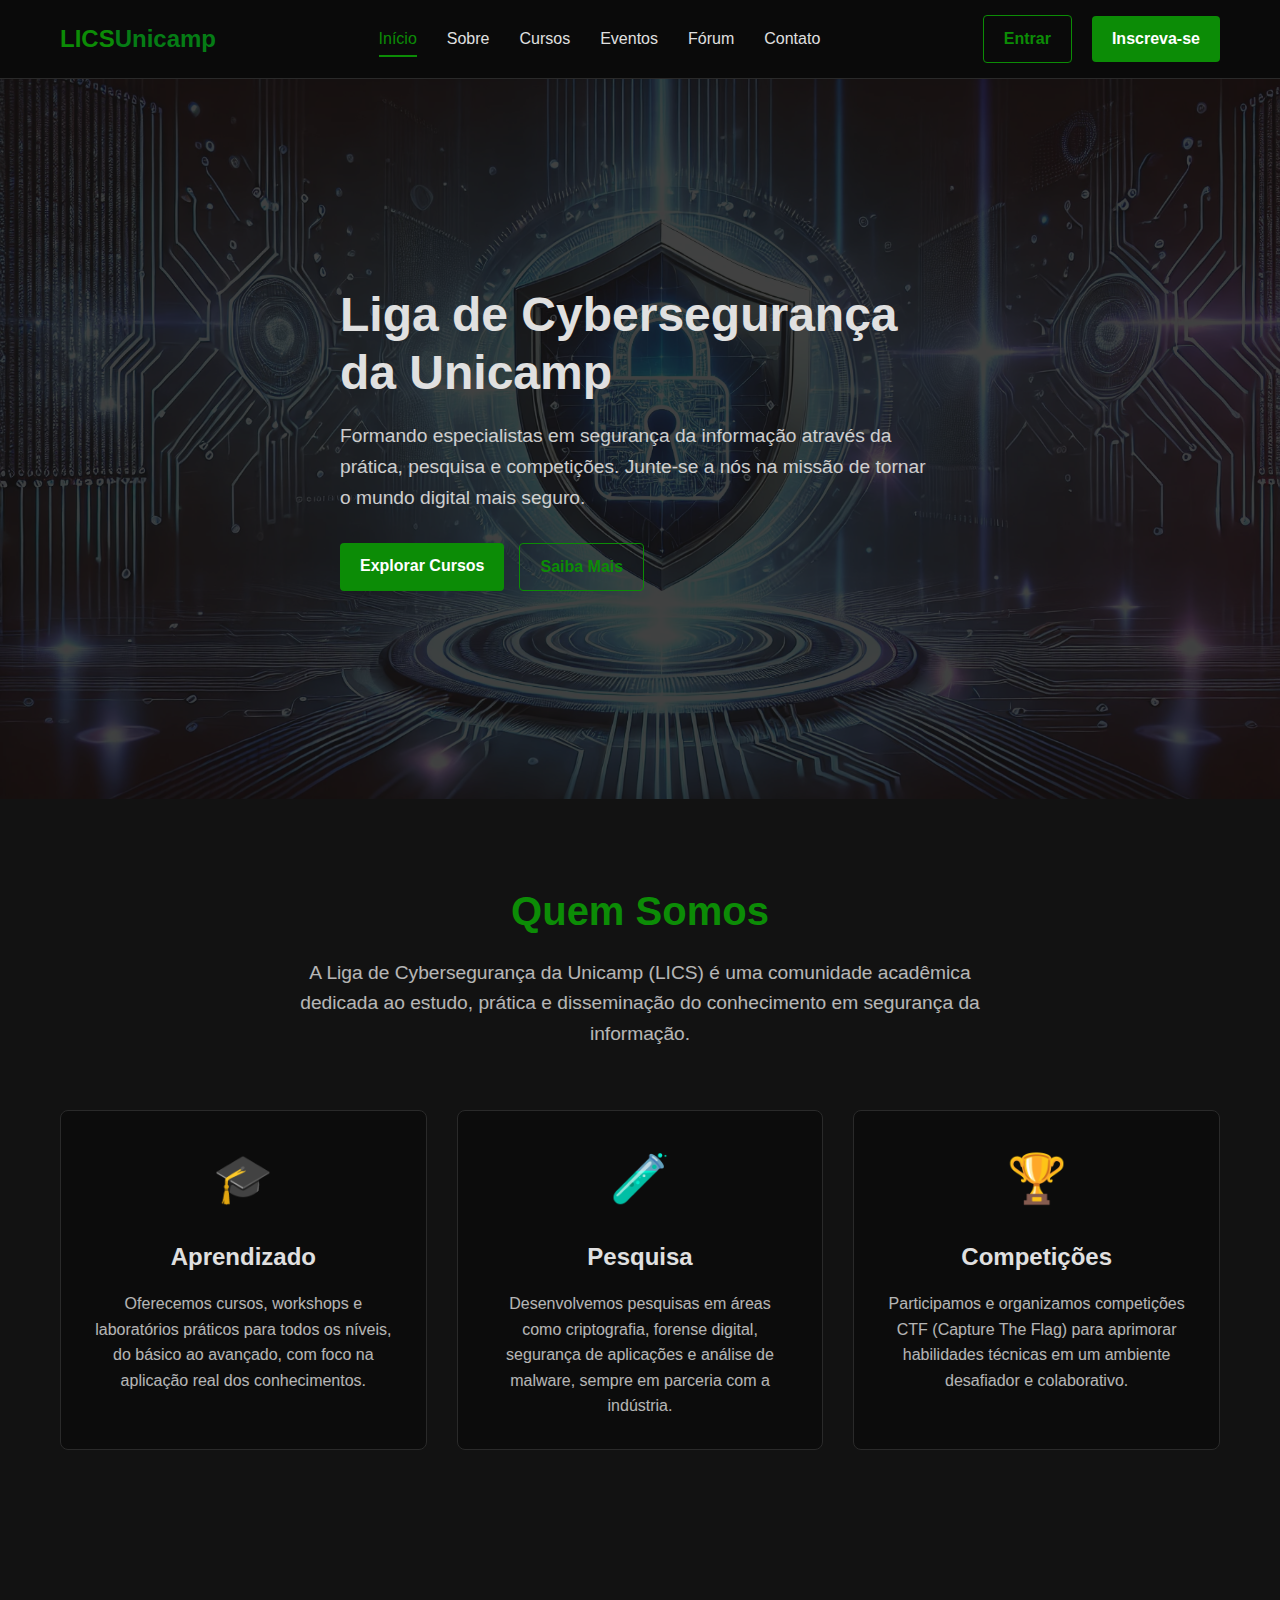
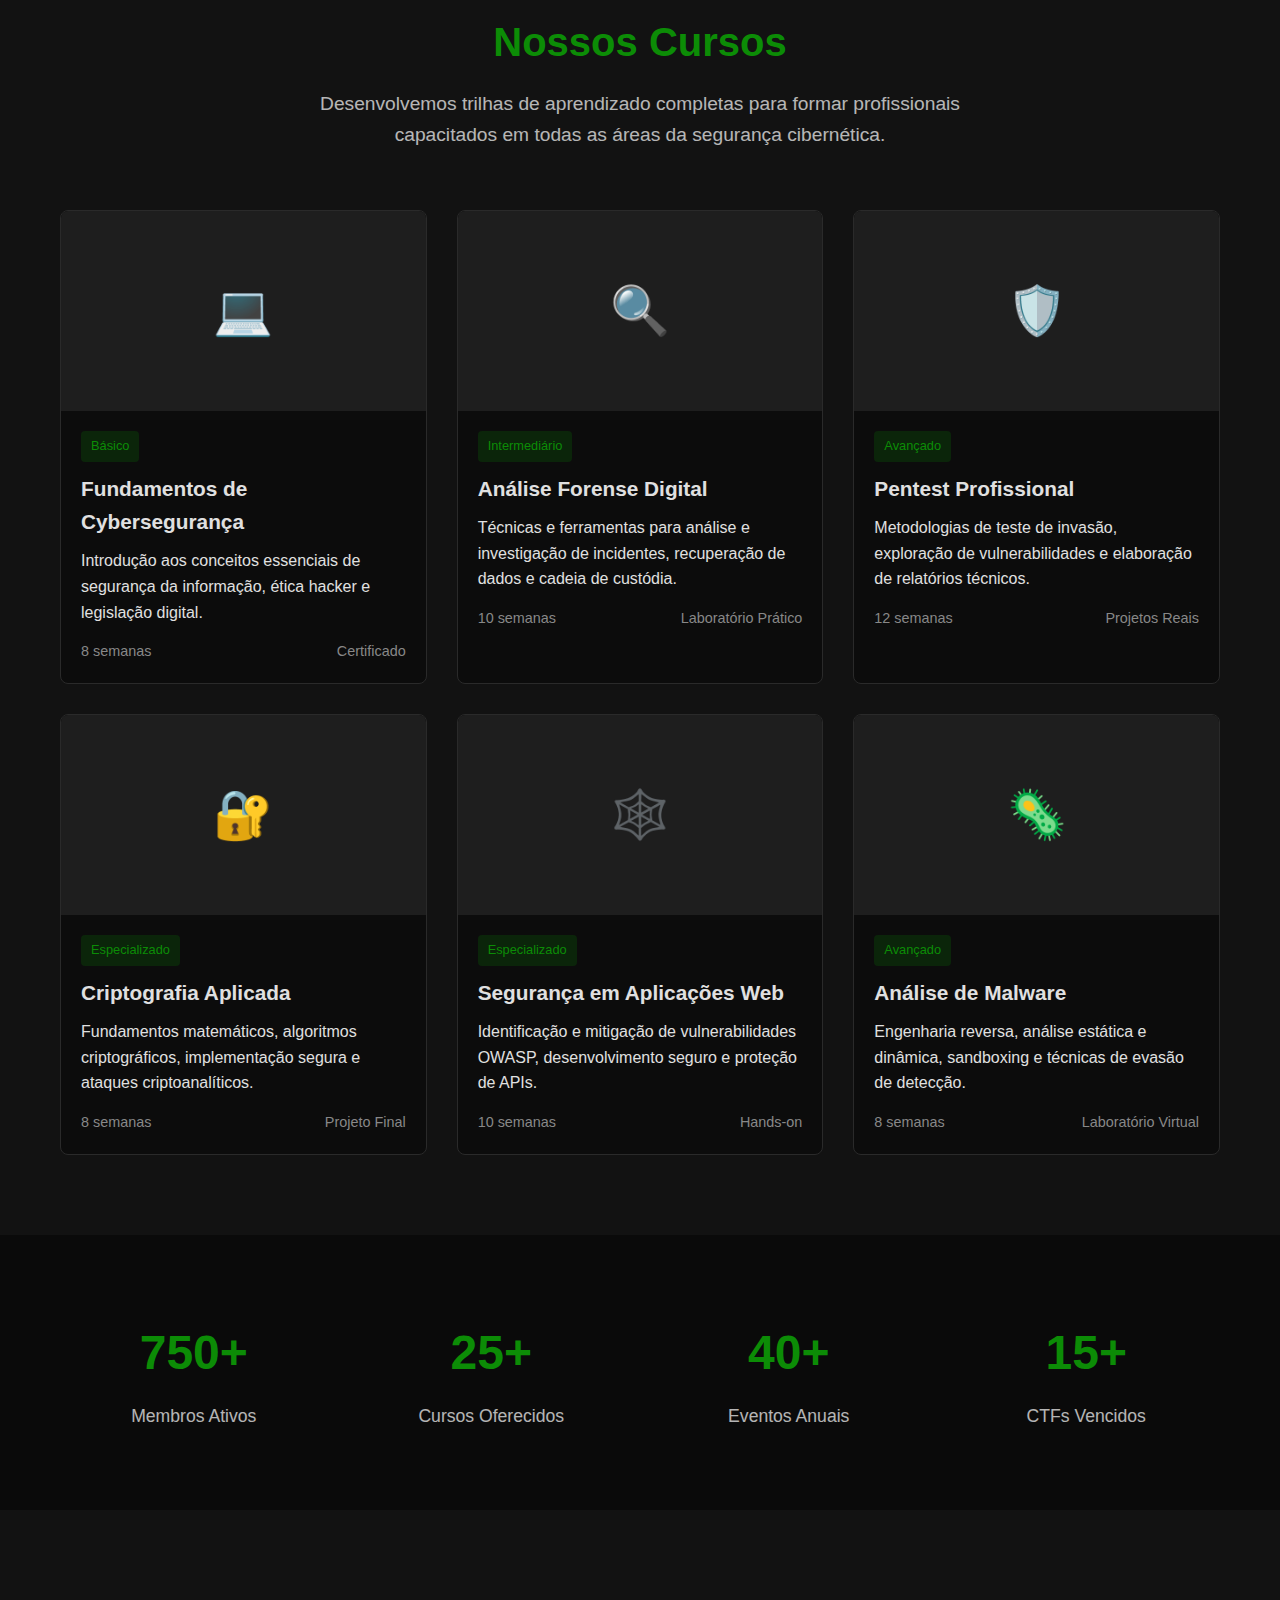
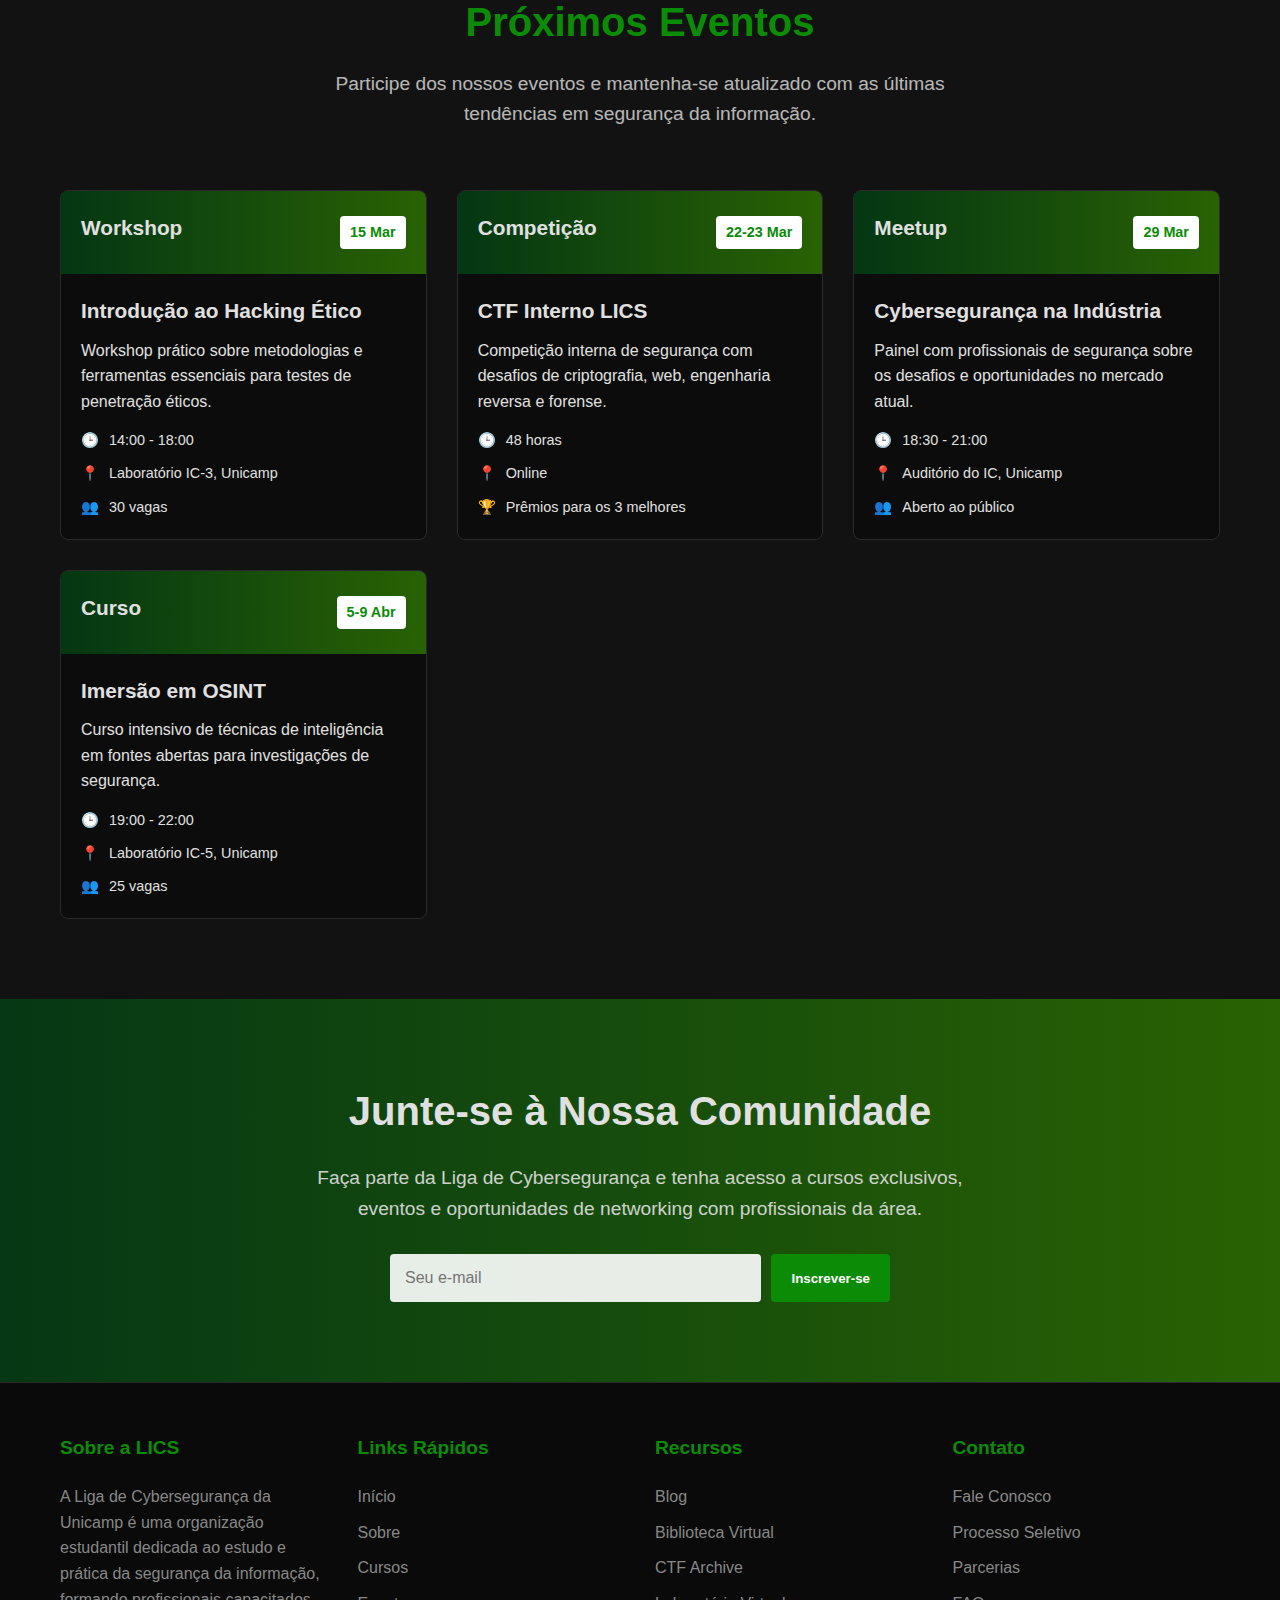
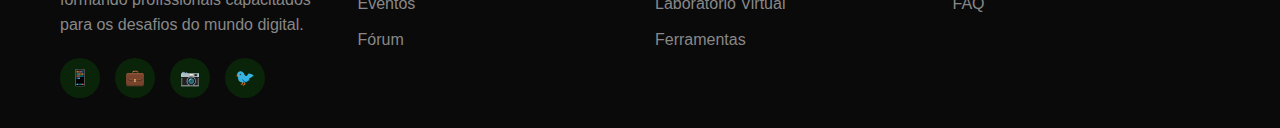
==== index.html @ 86e11f94 "ajeitando homepag e criando pagina para autenficação" ====
<!DOCTYPE html>
<html lang="pt-BR">

<head>
    <meta charset="UTF-8">
    <meta name="viewport" content="width=device-width, initial-scale=1.0">
    <title>LICS - Liga de Cybersegurança da Unicamp</title>
    <link rel="stylesheet" type="text/css" href="/css/index.css" />
   
</head>

<body>
    <header>
        <div class="container header-content">
            <div class="logo">
                <div class="logo-text">LICS<span>Unicamp</span></div>
            </div>

            <nav class="main-nav">
                <a href="#" class="nav-link active">Início</a>
                <a href="#sobre" class="nav-link">Sobre</a>
                <a href="#cursos" class="nav-link">Cursos</a>
                <a href="#eventos" class="nav-link">Eventos</a>
                <a href="#fórum" class="nav-link">Fórum</a>
                <a href="#contato" class="nav-link">Contato</a>
            </nav>

            <div class="user-nav">
                <a href="/page/lics-authentication.html" id="loginbtn" class="btn btn-outline">Entrar</a>
                <a href="/page/lics-authentication.html" id="registerbtn" class="btn">Inscreva-se</a>
            </div>
        </div>
    </header>

    <section class="hero">
        <div class="container">
            <div class="hero-content">
                <h1>Liga de Cybersegurança da Unicamp</h1>
                <p>Formando especialistas em segurança da informação através da prática, pesquisa e competições. Junte-se a nós na missão de tornar o mundo digital mais seguro.</p>
                <div class="hero-buttons">
                    <a href="#cursos" class="btn">Explorar Cursos</a>
                    <a href="#sobre" class="btn btn-outline">Saiba Mais</a>
                </div>
            </div>
        </div>
    </section>

    <section id="sobre" class="section">
        <div class="container">
            <div class="section-header">
                <h2 class="section-title">Quem Somos</h2>
                <p class="section-subtitle">A Liga de Cybersegurança da Unicamp (LICS) é uma comunidade acadêmica dedicada ao estudo, prática e disseminação do conhecimento em segurança da informação.</p>
            </div>

            <div class="about-grid">
                <div class="about-card">
                    <div class="about-icon">🎓</div>
                    <h3>Aprendizado</h3>
                    <p>Oferecemos cursos, workshops e laboratórios práticos para todos os níveis, do básico ao avançado, com foco na aplicação real dos conhecimentos.</p>
                </div>

                <div class="about-card">
                    <div class="about-icon">🧪</div>
                    <h3>Pesquisa</h3>
                    <p>Desenvolvemos pesquisas em áreas como criptografia, forense digital, segurança de aplicações e análise de malware, sempre em parceria com a indústria.</p>
                </div>

                <div class="about-card">
                    <div class="about-icon">🏆</div>
                    <h3>Competições</h3>
                    <p>Participamos e organizamos competições CTF (Capture The Flag) para aprimorar habilidades técnicas em um ambiente desafiador e colaborativo.</p>
                </div>
            </div>
        </div>
    </section>

    <section id="cursos" class="section">
        <div class="container">
            <div class="section-header">
                <h2 class="section-title">Nossos Cursos</h2>
                <p class="section-subtitle">Desenvolvemos trilhas de aprendizado completas para formar profissionais capacitados em todas as áreas da segurança cibernética.</p>
            </div>

            <div class="courses-container">
                <div class="course-card">
                    <div class="course-image">💻</div>
                    <div class="course-content">
                        <span class="course-badge">Básico</span>
                        <h3>Fundamentos de Cybersegurança</h3>
                        <p>Introdução aos conceitos essenciais de segurança da informação, ética hacker e legislação digital.</p>
                        <div class="course-info">
                            <span>8 semanas</span>
                            <span>Certificado</span>
                        </div>
                    </div>
                </div>

                <div class="course-card">
                    <div class="course-image">🔍</div>
                    <div class="course-content">
                        <span class="course-badge">Intermediário</span>
                        <h3>Análise Forense Digital</h3>
                        <p>Técnicas e ferramentas para análise e investigação de incidentes, recuperação de dados e cadeia de custódia.</p>
                        <div class="course-info">
                            <span>10 semanas</span>
                            <span>Laboratório Prático</span>
                        </div>
                    </div>
                </div>

                <div class="course-card">
                    <div class="course-image">🛡️</div>
                    <div class="course-content">
                        <span class="course-badge">Avançado</span>
                        <h3>Pentest Profissional</h3>
                        <p>Metodologias de teste de invasão, exploração de vulnerabilidades e elaboração de relatórios técnicos.</p>
                        <div class="course-info">
                            <span>12 semanas</span>
                            <span>Projetos Reais</span>
                        </div>
                    </div>
                </div>

                <div class="course-card">
                    <div class="course-image">🔐</div>
                    <div class="course-content">
                        <span class="course-badge">Especializado</span>
                        <h3>Criptografia Aplicada</h3>
                        <p>Fundamentos matemáticos, algoritmos criptográficos, implementação segura e ataques criptoanalíticos.</p>
                        <div class="course-info">
                            <span>8 semanas</span>
                            <span>Projeto Final</span>
                        </div>
                    </div>
                </div>

                <div class="course-card">
                    <div class="course-image">🕸️</div>
                    <div class="course-content">
                        <span class="course-badge">Especializado</span>
                        <h3>Segurança em Aplicações Web</h3>
                        <p>Identificação e mitigação de vulnerabilidades OWASP, desenvolvimento seguro e proteção de APIs.</p>
                        <div class="course-info">
                            <span>10 semanas</span>
                            <span>Hands-on</span>
                        </div>
                    </div>
                </div>

                <div class="course-card">
                    <div class="course-image">🦠</div>
                    <div class="course-content">
                        <span class="course-badge">Avançado</span>
                        <h3>Análise de Malware</h3>
                        <p>Engenharia reversa, análise estática e dinâmica, sandboxing e técnicas de evasão de detecção.</p>
                        <div class="course-info">
                            <span>8 semanas</span>
                            <span>Laboratório Virtual</span>
                        </div>
                    </div>
                </div>
            </div>
        </div>
    </section>

    <section class="numbers-section">
        <div class="container">
            <div class="numbers-grid">
                <div class="number-item">
                    <div class="number-value">750+</div>
                    <div class="number-label">Membros Ativos</div>
                </div>
                <div class="number-item">
                    <div class="number-value">25+</div>
                    <div class="number-label">Cursos Oferecidos</div>
                </div>
                <div class="number-item">
                    <div class="number-value">40+</div>
                    <div class="number-label">Eventos Anuais</div>
                </div>
                <div class="number-item">
                    <div class="number-value">15+</div>
                    <div class="number-label">CTFs Vencidos</div>
                </div>
            </div>
        </div>
    </section>

    <section id="eventos" class="section">
        <div class="container">
            <div class="section-header">
                <h2 class="section-title">Próximos Eventos</h2>
                <p class="section-subtitle">Participe dos nossos eventos e mantenha-se atualizado com as últimas tendências em segurança da informação.</p>
            </div>

            <div class="events-container">
                <div class="event-card">
                    <div class="event-header">
                        <h3>Workshop</h3>
                        <div class="event-date">15 Mar</div>
                    </div>
                    <div class="event-content">
                        <h3>Introdução ao Hacking Ético</h3>
                        <p>Workshop prático sobre metodologias e ferramentas essenciais para testes de penetração éticos.</p>
                        <div class="event-details">
                            <div class="event-detail">
                                <span class="event-icon">🕒</span>
                                <span>14:00 - 18:00</span>
                            </div>
                            <div class="event-detail">
                                <span class="event-icon">📍</span>
                                <span>Laboratório IC-3, Unicamp</span>
                            </div>
                            <div class="event-detail">
                                <span class="event-icon">👥</span>
                                <span>30 vagas</span>
                            </div>
                        </div>
                    </div>
                </div>

                <div class="event-card">
                    <div class="event-header">
                        <h3>Competição</h3>
                        <div class="event-date">22-23 Mar</div>
                    </div>
                    <div class="event-content">
                        <h3>CTF Interno LICS</h3>
                        <p>Competição interna de segurança com desafios de criptografia, web, engenharia reversa e forense.</p>
                        <div class="event-details">
                            <div class="event-detail">
                                <span class="event-icon">🕒</span>
                                <span>48 horas</span>
                            </div>
                            <div class="event-detail">
                                <span class="event-icon">📍</span>
                                <span>Online</span>
                            </div>
                            <div class="event-detail">
                                <span class="event-icon">🏆</span>
                                <span>Prêmios para os 3 melhores</span>
                            </div>
                        </div>
                    </div>
                </div>

                <div class="event-card">
                    <div class="event-header">
                        <h3>Meetup</h3>
                        <div class="event-date">29 Mar</div>
                    </div>
                    <div class="event-content">
                        <h3>Cybersegurança na Indústria</h3>
                        <p>Painel com profissionais de segurança sobre os desafios e oportunidades no mercado atual.</p>
                        <div class="event-details">
                            <div class="event-detail">
                                <span class="event-icon">🕒</span>
                                <span>18:30 - 21:00</span>
                            </div>
                            <div class="event-detail">
                                <span class="event-icon">📍</span>
                                <span>Auditório do IC, Unicamp</span>
                            </div>
                            <div class="event-detail">
                                <span class="event-icon">👥</span>
                                <span>Aberto ao público</span>
                            </div>
                        </div>
                    </div>
                </div>

                <div class="event-card">
                    <div class="event-header">
                        <h3>Curso</h3>
                        <div class="event-date">5-9 Abr</div>
                    </div>
                    <div class="event-content">
                        <h3>Imersão em OSINT</h3>
                        <p>Curso intensivo de técnicas de inteligência em fontes abertas para investigações de segurança.</p>
                        <div class="event-details">
                            <div class="event-detail">
                                <span class="event-icon">🕒</span>
                                <span>19:00 - 22:00</span>
                            </div>
                            <div class="event-detail">
                                <span class="event-icon">📍</span>
                                <span>Laboratório IC-5, Unicamp</span>
                            </div>
                            <div class="event-detail">
                                <span class="event-icon">👥</span>
                                <span>25 vagas</span>
                            </div>
                        </div>
                    </div>
                </div>
            </div>
        </div>
    </section>

    <section class="join-section">
        <div class="container">
            <h2 class="join-title">Junte-se à Nossa Comunidade</h2>
            <p class="join-subtitle">Faça parte da Liga de Cybersegurança e tenha acesso a cursos exclusivos, eventos e oportunidades de networking com profissionais da área.</p>
            <div class="join-form">
                <input type="email" placeholder="Seu e-mail" class="join-input">
                <button class="btn">Inscrever-se</button>
            </div>
        </div>
    </section>

    <footer>
        <div class="container">
            <div class="footer-content">
                <div class="footer-column">
                    <h3>Sobre a LICS</h3>
                    <p style="color: #888; margin-bottom: 15px;">
                        A Liga de Cybersegurança da Unicamp é uma organização estudantil dedicada ao estudo e prática da segurança da informação, formando profissionais capacitados para os desafios do mundo digital.
                    </p>
                    <div class="social-links">
                        <a href="#" class="social-icon">📱</a>
                        <a href="#" class="social-icon">💼</a>
                        <a href="#" class="social-icon">📷</a>
                        <a href="#" class="social-icon">🐦</a>
                    </div>
                </div>

                <div class="footer-column">
                    <h3>Links Rápidos</h3>
                    <ul class="footer-links">
                        <li><a href="#" class="footer-link">Início</a></li>
                        <li><a href="#sobre" class="footer-link">Sobre</a></li>
                        <li><a href="#cursos" class="footer-link">Cursos</a></li>
                        <li><a href="#eventos" class="footer-link">Eventos</a></li>
                        <li><a href="#fórum" class="footer-link">Fórum</a></li>
                    </ul>
                </div>

                <div class="footer-column">
                    <h3>Recursos</h3>
                    <ul class="footer-links">
                        <li><a href="#" class="footer-link">Blog</a></li>
                        <li><a href="#" class="footer-link">Biblioteca Virtual</a></li>
                        <li><a href="#" class="footer-link">CTF Archive</a></li>
                        <li><a href="#" class="footer-link">Laboratório Virtual</a></li>
                        <li><a href="#" class="footer-link">Ferramentas</a></li>
                    </ul>
                </div>

                <div class="footer-column">
                    <h3>Contato</h3>
                    <ul class="footer-links">
                        <li><a href="#" class="footer-link">Fale Conosco</a></li>
                        <li><a href="#" class="footer-link">Processo Seletivo</a></li>
                        <li><a href="#" class="footer-link">Parcerias</a></li>
                        <li><a href="#" class="footer-link">FAQ</a></li>
                    </ul>
                </div>
            </div>
        </div>
    </footer>
</body>
</html>
---- css/index.css ----
:root {
            --primary: #0c8c06;
            --secondary: rgb(41, 98, 3);
            --dark: #014315c6;
            --light: #caf0f8;
            --accent: rgb(5, 124, 21);
            --danger: #e63946;
            --success: #2a9d8f;
            --text: #e0e0e0;
            --bg-dark: #121212;
            --bg-darker: #0a0a0a;
            --bg-light: #1e1e1e;
            --card-bg: rgb(12, 12, 12);
            --border: #2a2a2a;
        }

        * {
            margin: 0;
            padding: 0;
            box-sizing: border-box;
            font-family: 'Segoe UI', Tahoma, Geneva, Verdana, sans-serif;
        }

        body {
            background-color: var(--bg-dark);
            color: var(--text);
            line-height: 1.6;
        }

        .container {
            max-width: 1200px;
            margin: 0 auto;
            padding: 0 20px;
        }

        /* Header */
        header {
            background-color: var(--bg-darker);
            border-bottom: 1px solid var(--border);
            padding: 15px 0;
            position: sticky;
            top: 0;
            z-index: 100;
        }

        .header-content {
            display: flex;
            justify-content: space-between;
            align-items: center;
        }

        .logo {
            display: flex;
            align-items: center;
            gap: 10px;
        }

        .logo img {
            height: 40px;
        }

        .logo-text {
            font-size: 1.5rem;
            font-weight: 700;
            color: var(--primary);
        }

        .logo-text span {
            color: var(--accent);
        }

        .main-nav {
            display: flex;
            gap: 30px;
        }

        .nav-link {
            color: var(--text);
            text-decoration: none;
            font-weight: 500;
            transition: color 0.2s;
        }

        .nav-link:hover {
            color: var(--primary);
        }

        .nav-link.active {
            color: var(--primary);
            position: relative;
        }

        .nav-link.active::after {
            content: '';
            position: absolute;
            bottom: -5px;
            left: 0;
            width: 100%;
            height: 2px;
            background-color: var(--primary);
        }

        .user-nav {
            display: flex;
            align-items: center;
            gap: 20px;
        }

        .btn {
            display: inline-block;
            padding: 10px 20px;
            background-color: var(--primary);
            color: white;
            border: none;
            border-radius: 4px;
            cursor: pointer;
            font-weight: 600;
            text-decoration: none;
            transition: background-color 0.2s;
        }

        .btn:hover {
            background-color: var(--secondary);
        }

        .btn-outline {
            background-color: transparent;
            border: 1px solid var(--primary);
            color: var(--primary);
        }

        .btn-outline:hover {
            background-color: var(--primary);
            color: white;
        }

        /* Hero Section */
        .hero {
            height: 80vh;
            display: flex;
            align-items: center;
            position: relative;
            overflow: hidden;
        }

        .hero::before {
            content: '';
            position: absolute;
            top: 0;
            left: 0;
            width: 100%;
            height: 100%;
            background: url('/img/imgPrincipal.jpg') no-repeat center center;
            background-size: cover;
            opacity: 0.2;
            z-index: -1;
        }

        .hero-content {
            max-width: 600px;
        }

        .hero h1 {
            font-size: 3rem;
            margin-bottom: 20px;
            line-height: 1.2;
        }

        .hero p {
            font-size: 1.2rem;
            margin-bottom: 30px;
            opacity: 0.9;
        }

        .hero-buttons {
            display: flex;
            gap: 15px;
        }

        /* About Section */
        .section {
            padding: 80px 0;
        }

        .section-header {
            text-align: center;
            margin-bottom: 60px;
        }

        .section-title {
            font-size: 2.5rem;
            color: var(--primary);
            margin-bottom: 15px;
        }

        .section-subtitle {
            font-size: 1.2rem;
            max-width: 700px;
            margin: 0 auto;
            opacity: 0.8;
        }

        .about-grid {
            display: grid;
            grid-template-columns: repeat(3, 1fr);
            gap: 30px;
        }

        .about-card {
            background-color: var(--card-bg);
            border-radius: 8px;
            padding: 30px;
            border: 1px solid var(--border);
            text-align: center;
            transition: transform 0.3s, border-color 0.3s;
        }

        .about-card:hover {
            transform: translateY(-10px);
            border-color: var(--primary);
        }

        .about-icon {
            font-size: 3rem;
            color: var(--primary);
            margin-bottom: 20px;
        }

        .about-card h3 {
            font-size: 1.5rem;
            margin-bottom: 15px;
        }

        .about-card p {
            opacity: 0.8;
        }

        /* Courses Section */
        .courses-container {
            display: grid;
            grid-template-columns: repeat(auto-fill, minmax(350px, 1fr));
            gap: 30px;
        }

        .course-card {
            background-color: var(--card-bg);
            border-radius: 8px;
            overflow: hidden;
            border: 1px solid var(--border);
            transition: transform 0.3s;
        }

        .course-card:hover {
            transform: translateY(-10px);
        }

        .course-image {
            height: 200px;
            background-color: var(--bg-light);
            display: flex;
            align-items: center;
            justify-content: center;
            font-size: 3rem;
            color: var(--primary);
        }

        .course-content {
            padding: 20px;
        }

        .course-badge {
            display: inline-block;
            padding: 5px 10px;
            background-color: rgba(12, 140, 6, 0.2);
            color: var(--primary);
            border-radius: 4px;
            font-size: 0.8rem;
            margin-bottom: 10px;
        }

        .course-card h3 {
            font-size: 1.3rem;
            margin-bottom: 10px;
        }

        .course-info {
            display: flex;
            justify-content: space-between;
            margin-top: 15px;
            font-size: 0.9rem;
            color: #888;
        }

        /* Events Section */
        .events-container {
            display: grid;
            grid-template-columns: repeat(auto-fill, minmax(300px, 1fr));
            gap: 30px;
        }

        .event-card {
            background-color: var(--card-bg);
            border-radius: 8px;
            overflow: hidden;
            border: 1px solid var(--border);
            transition: transform 0.3s;
        }

        .event-card:hover {
            transform: translateY(-10px);
        }

        .event-header {
            padding: 20px;
            background: linear-gradient(90deg, var(--dark) 0%, var(--secondary) 100%);
            display: flex;
            justify-content: space-between;
            align-items: center;
        }

        .event-date {
            background-color: white;
            color: var(--primary);
            padding: 5px 10px;
            border-radius: 4px;
            font-weight: 600;
            font-size: 0.9rem;
        }

        .event-content {
            padding: 20px;
        }

        .event-card h3 {
            font-size: 1.3rem;
            margin-bottom: 10px;
        }

        .event-details {
            display: flex;
            flex-direction: column;
            gap: 10px;
            margin-top: 15px;
        }

        .event-detail {
            display: flex;
            align-items: center;
            gap: 10px;
            font-size: 0.9rem;
        }

        .event-icon {
            color: var(--primary);
        }

        /* Numbers Section */
        .numbers-section {
            background-color: var(--bg-darker);
            padding: 80px 0;
        }

        .numbers-grid {
            display: grid;
            grid-template-columns: repeat(4, 1fr);
            gap: 30px;
        }

        .number-item {
            text-align: center;
        }

        .number-value {
            font-size: 3rem;
            font-weight: 700;
            color: var(--primary);
            margin-bottom: 10px;
        }

        .number-label {
            font-size: 1.1rem;
            opacity: 0.8;
        }

        /* Join Section */
        .join-section {
            background: linear-gradient(90deg, var(--dark) 0%, var(--secondary) 100%);
            padding: 80px 0;
            text-align: center;
        }

        .join-title {
            font-size: 2.5rem;
            margin-bottom: 20px;
        }

        .join-subtitle {
            font-size: 1.2rem;
            max-width: 700px;
            margin: 0 auto 30px;
            opacity: 0.9;
        }

        .join-form {
            max-width: 500px;
            margin: 0 auto;
            display: flex;
            gap: 10px;
        }

        .join-input {
            flex: 1;
            padding: 15px;
            border-radius: 4px;
            border: none;
            background-color: rgba(255, 255, 255, 0.9);
            font-size: 1rem;
        }
        


        /* Footer */
        footer {
            background-color: var(--bg-darker);
            border-top: 1px solid var(--border);
            padding: 50px 0 30px;
        }

        .footer-content {
            display: grid;
            grid-template-columns: repeat(auto-fit, minmax(250px, 1fr));
            gap: 30px;
        }

        .footer-column h3 {
            color: var(--primary);
            margin-bottom: 20px;
            font-size: 1.2rem;
        }

        .footer-links {
            list-style: none;
            display: flex;
            flex-direction: column;
            gap: 10px;
        }

        .footer-link {
            color: #888;
            text-decoration: none;
            transition: color 0.2s;
        }

        .footer-link:hover {
            color: var(--primary);
        }

        .social-links {
            display: flex;
            gap: 15px;
            margin-top: 20px;
        }

        .social-icon {
            width: 40px;
            height: 40px;
            border-radius: 50%;
            background-color: rgba(12, 140, 6, 0.2);
            display: flex;
            align-items: center;
            justify-content: center;
            color: var(--primary);
            text-decoration: none;
            transition: background-color 0.2s;
        }

        .social-icon:hover {
            background-color: var(--primary);
            color: white;
        }

        .copyright {
            text-align: center;
            margin-top: 40px;
            padding-top: 20px;
            border-top: 1px solid var(--border);
            color: #666;
        }

        /* Responsive */
        @media (max-width: 900px) {
            .header-content {
                flex-direction: column;
                gap: 20px;
            }

            .main-nav {
                margin-top: 20px;
                justify-content: center;
                flex-wrap: wrap;
            }

            .hero {
                height: auto;
                padding: 100px 0;
            }

            .hero-content {
                text-align: center;
                margin: 0 auto;
            }

            .hero-buttons {
                justify-content: center;
            }

            .about-grid,
            .numbers-grid {
                grid-template-columns: 1fr;
            }

            .courses-container,
            .events-container {
                grid-template-columns: 1fr;
            }
        }

        @media (max-width: 600px) {
            .join-form {
                flex-direction: column;
            }
        }
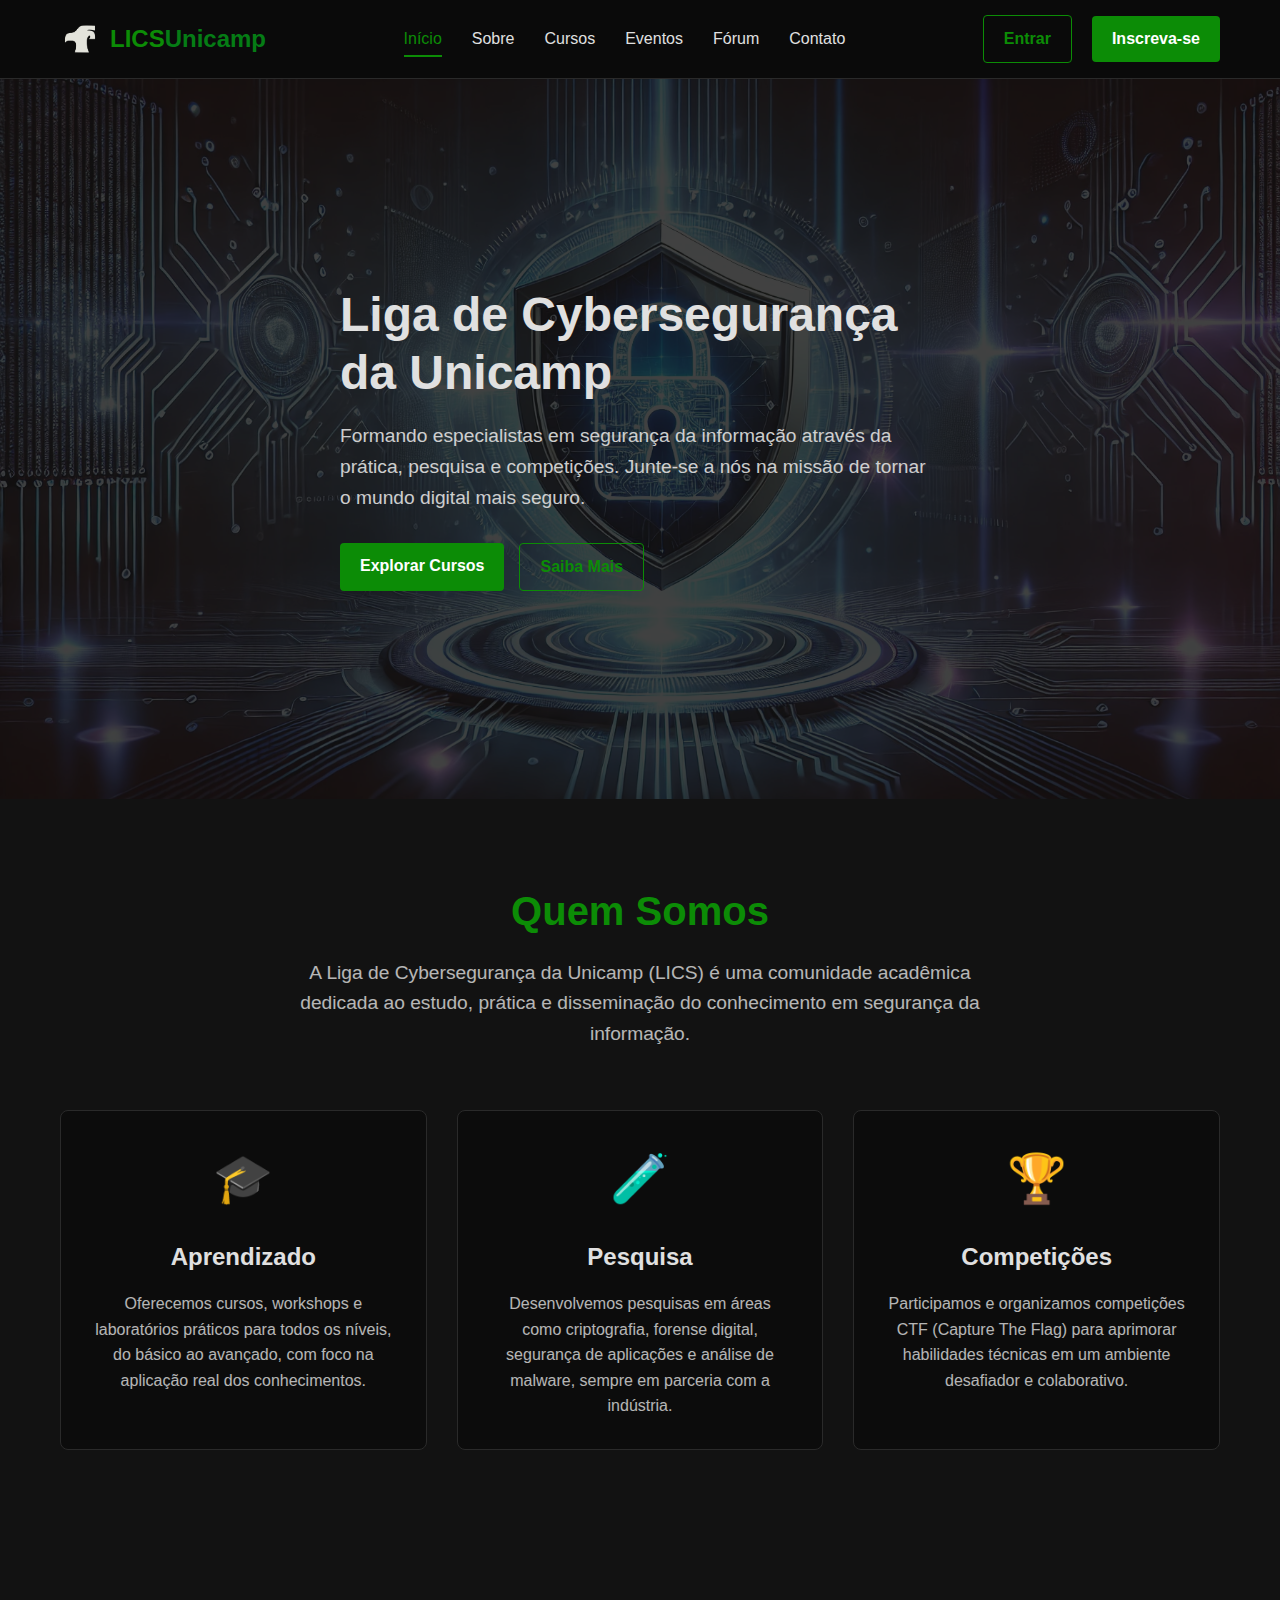
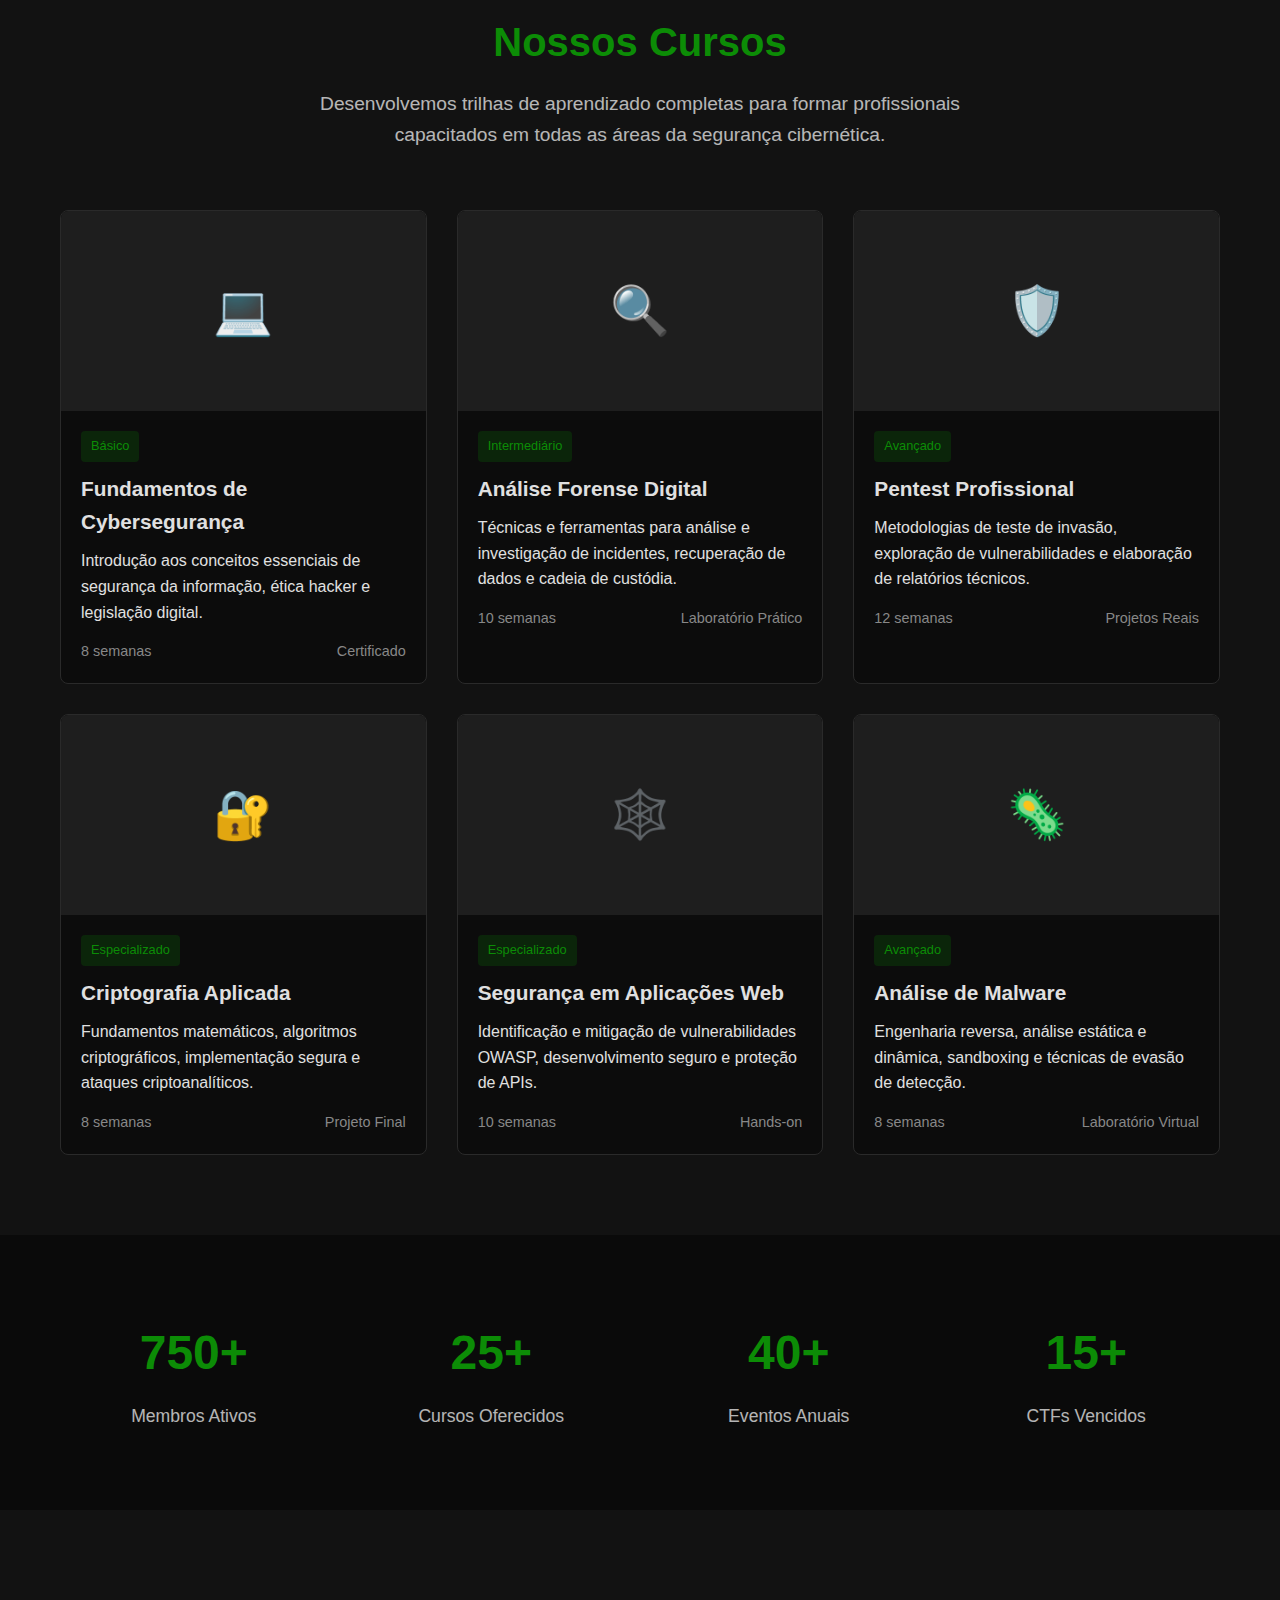
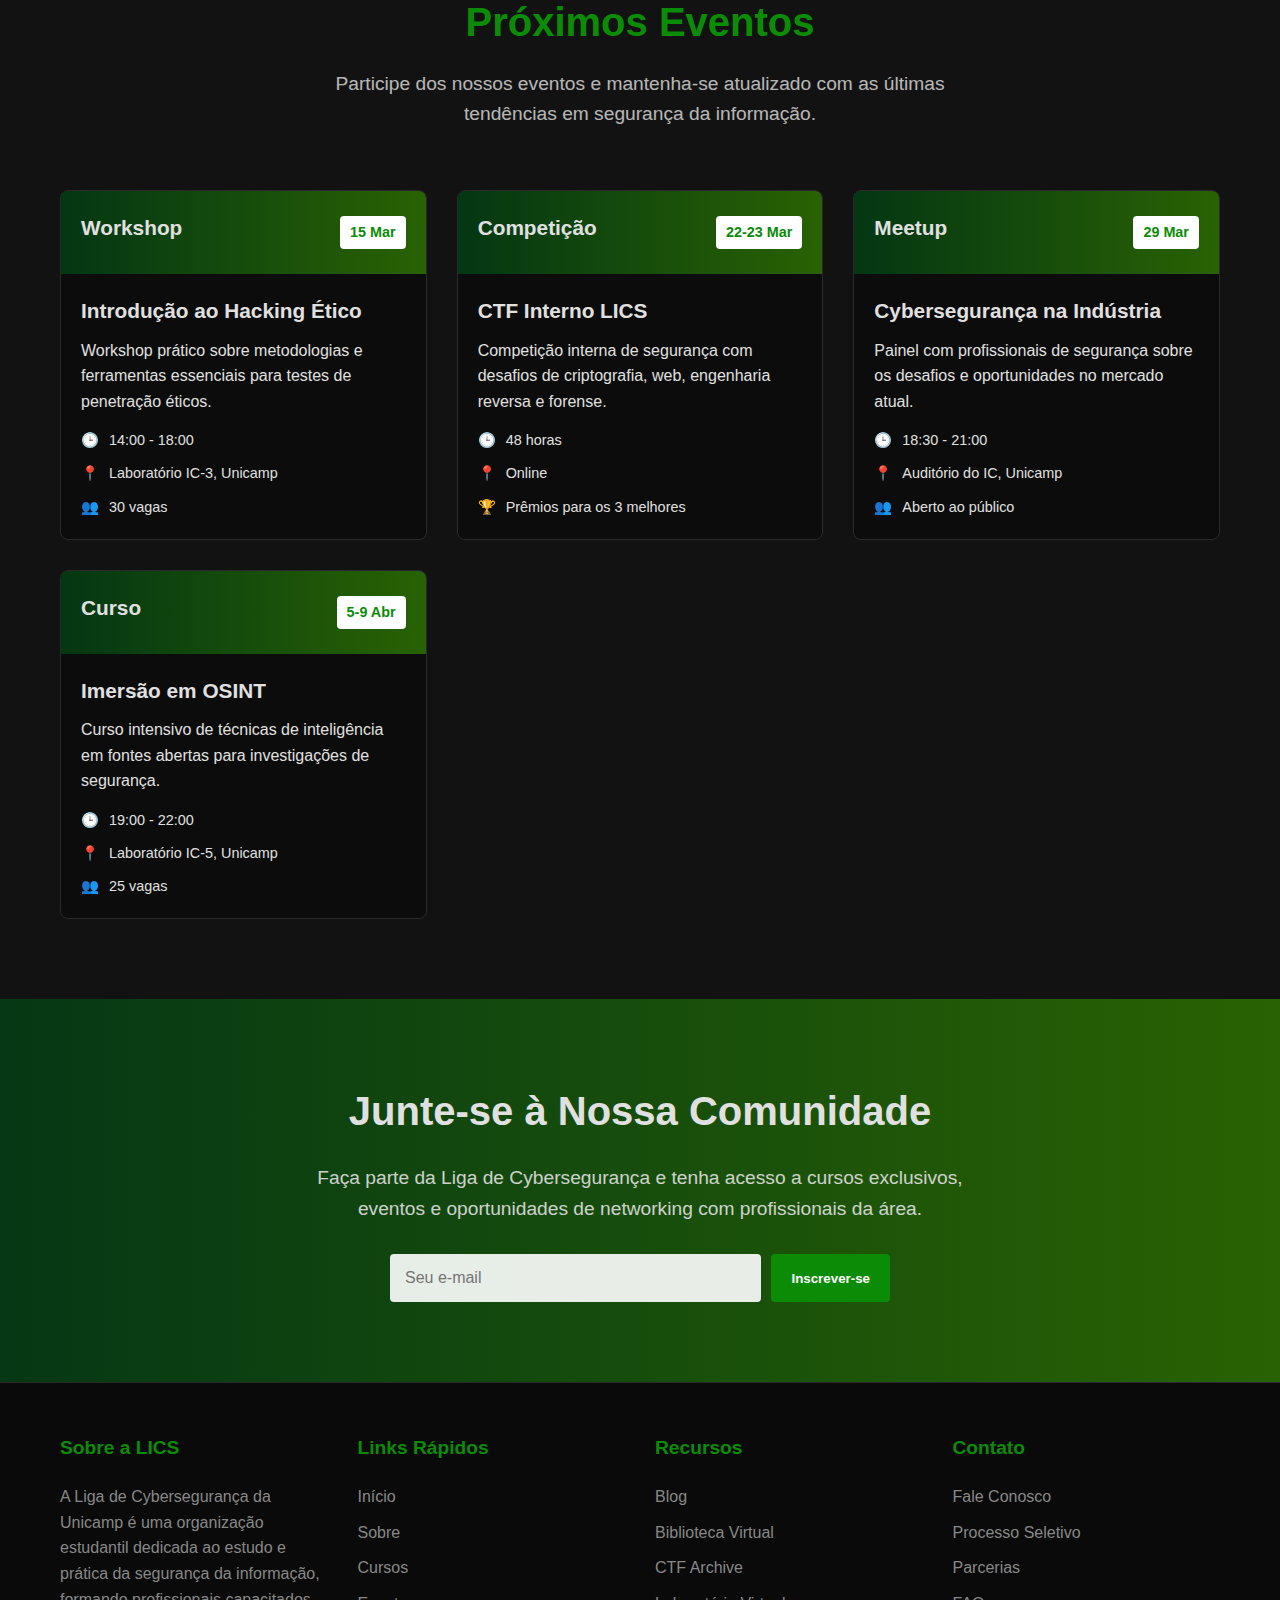
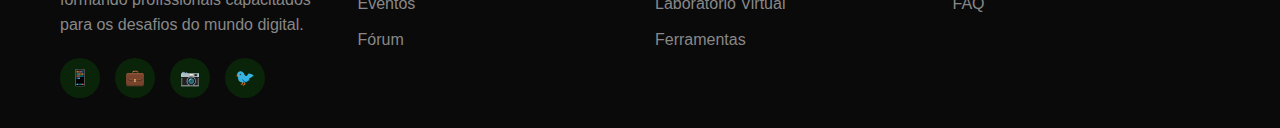
==== commit e1dd98f9: "inserindo logo" ====
--- a/index.html
+++ b/index.html
@@ -5,7 +5,7 @@
     <meta charset="UTF-8">
     <meta name="viewport" content="width=device-width, initial-scale=1.0">
     <title>LICS - Liga de Cybersegurança da Unicamp</title>
-    <link rel="stylesheet" type="text/css" href="/css/index.css" />
+    <link rel="stylesheet" type="text/css" href="static/css/index.css" />
    
 </head>
 
@@ -13,6 +13,7 @@
     <header>
         <div class="container header-content">
             <div class="logo">
+                <img src="static/img/imgLogo.png">
                 <div class="logo-text">LICS<span>Unicamp</span></div>
             </div>
 
@@ -21,13 +22,13 @@
                 <a href="#sobre" class="nav-link">Sobre</a>
                 <a href="#cursos" class="nav-link">Cursos</a>
                 <a href="#eventos" class="nav-link">Eventos</a>
-                <a href="#fórum" class="nav-link">Fórum</a>
+                <a href="/templates/lics-forum.html" class="nav-link">Fórum</a>
                 <a href="#contato" class="nav-link">Contato</a>
             </nav>
 
             <div class="user-nav">
-                <a href="/page/lics-authentication.html" id="loginbtn" class="btn btn-outline">Entrar</a>
-                <a href="/page/lics-authentication.html" id="registerbtn" class="btn">Inscreva-se</a>
+                <a href="/templates/lics-authentication.html" id="loginbtn" class="btn btn-outline">Entrar</a>
+                <a href="/templates/lics-authentication.html" id="registerbtn" class="btn">Inscreva-se</a>
             </div>
         </div>
     </header>
--- a/static/css/index.css
+++ b/static/css/index.css
@@ -0,0 +1,534 @@
+
+        :root {
+            --primary: #0c8c06;
+            --secondary: rgb(41, 98, 3);
+            --dark: #014315c6;
+            --light: #caf0f8;
+            --accent: rgb(5, 124, 21);
+            --danger: #e63946;
+            --success: #2a9d8f;
+            --text: #e0e0e0;
+            --bg-dark: #121212;
+            --bg-darker: #0a0a0a;
+            --bg-light: #1e1e1e;
+            --card-bg: rgb(12, 12, 12);
+            --border: #2a2a2a;
+        }
+
+        * {
+            margin: 0;
+            padding: 0;
+            box-sizing: border-box;
+            font-family: 'Segoe UI', Tahoma, Geneva, Verdana, sans-serif;
+        }
+
+        body {
+            background-color: var(--bg-dark);
+            color: var(--text);
+            line-height: 1.6;
+        }
+
+        .container {
+            max-width: 1200px;
+            margin: 0 auto;
+            padding: 0 20px;
+        }
+
+        /* Header */
+        header {
+            background-color: var(--bg-darker);
+            border-bottom: 1px solid var(--border);
+            padding: 15px 0;
+            position: sticky;
+            top: 0;
+            z-index: 100;
+        }
+
+        .header-content {
+            display: flex;
+            justify-content: space-between;
+            align-items: center;
+        }
+
+        .logo {
+            display: flex;
+            align-items: center;
+            gap: 10px;
+        }
+
+        .logo img {
+            height: 40px;
+        }
+
+        .logo-text {
+            font-size: 1.5rem;
+            font-weight: 700;
+            color: var(--primary);
+        }
+
+        .logo-text span {
+            color: var(--accent);
+        }
+
+        .main-nav {
+            display: flex;
+            gap: 30px;
+        }
+
+        .nav-link {
+            color: var(--text);
+            text-decoration: none;
+            font-weight: 500;
+            transition: color 0.2s;
+        }
+
+        .nav-link:hover {
+            color: var(--primary);
+        }
+
+        .nav-link.active {
+            color: var(--primary);
+            position: relative;
+        }
+
+        .nav-link.active::after {
+            content: '';
+            position: absolute;
+            bottom: -5px;
+            left: 0;
+            width: 100%;
+            height: 2px;
+            background-color: var(--primary);
+        }
+
+        .user-nav {
+            display: flex;
+            align-items: center;
+            gap: 20px;
+        }
+
+        .btn {
+            display: inline-block;
+            padding: 10px 20px;
+            background-color: var(--primary);
+            color: white;
+            border: none;
+            border-radius: 4px;
+            cursor: pointer;
+            font-weight: 600;
+            text-decoration: none;
+            transition: background-color 0.2s;
+        }
+
+        .btn:hover {
+            background-color: var(--secondary);
+        }
+
+        .btn-outline {
+            background-color: transparent;
+            border: 1px solid var(--primary);
+            color: var(--primary);
+        }
+
+        .btn-outline:hover {
+            background-color: var(--primary);
+            color: white;
+        }
+
+        /* Hero Section */
+        .hero {
+            height: 80vh;
+            display: flex;
+            align-items: center;
+            position: relative;
+            overflow: hidden;
+        }
+
+        .hero::before {
+            content: '';
+            position: absolute;
+            top: 0;
+            left: 0;
+            width: 100%;
+            height: 100%;
+            background: url('../img/imgPrincipal.jpg') no-repeat center center;
+            background-size: cover;
+            opacity: 0.2;
+            z-index: -1;
+        }
+
+        .hero-content {
+            max-width: 600px;
+        }
+
+        .hero h1 {
+            font-size: 3rem;
+            margin-bottom: 20px;
+            line-height: 1.2;
+        }
+
+        .hero p {
+            font-size: 1.2rem;
+            margin-bottom: 30px;
+            opacity: 0.9;
+        }
+
+        .hero-buttons {
+            display: flex;
+            gap: 15px;
+        }
+
+        /* About Section */
+        .section {
+            padding: 80px 0;
+        }
+
+        .section-header {
+            text-align: center;
+            margin-bottom: 60px;
+        }
+
+        .section-title {
+            font-size: 2.5rem;
+            color: var(--primary);
+            margin-bottom: 15px;
+        }
+
+        .section-subtitle {
+            font-size: 1.2rem;
+            max-width: 700px;
+            margin: 0 auto;
+            opacity: 0.8;
+        }
+
+        .about-grid {
+            display: grid;
+            grid-template-columns: repeat(3, 1fr);
+            gap: 30px;
+        }
+
+        .about-card {
+            background-color: var(--card-bg);
+            border-radius: 8px;
+            padding: 30px;
+            border: 1px solid var(--border);
+            text-align: center;
+            transition: transform 0.3s, border-color 0.3s;
+        }
+
+        .about-card:hover {
+            transform: translateY(-10px);
+            border-color: var(--primary);
+        }
+
+        .about-icon {
+            font-size: 3rem;
+            color: var(--primary);
+            margin-bottom: 20px;
+        }
+
+        .about-card h3 {
+            font-size: 1.5rem;
+            margin-bottom: 15px;
+        }
+
+        .about-card p {
+            opacity: 0.8;
+        }
+
+        /* Courses Section */
+        .courses-container {
+            display: grid;
+            grid-template-columns: repeat(auto-fill, minmax(350px, 1fr));
+            gap: 30px;
+        }
+
+        .course-card {
+            background-color: var(--card-bg);
+            border-radius: 8px;
+            overflow: hidden;
+            border: 1px solid var(--border);
+            transition: transform 0.3s;
+        }
+
+        .course-card:hover {
+            transform: translateY(-10px);
+        }
+
+        .course-image {
+            height: 200px;
+            background-color: var(--bg-light);
+            display: flex;
+            align-items: center;
+            justify-content: center;
+            font-size: 3rem;
+            color: var(--primary);
+        }
+
+        .course-content {
+            padding: 20px;
+        }
+
+        .course-badge {
+            display: inline-block;
+            padding: 5px 10px;
+            background-color: rgba(12, 140, 6, 0.2);
+            color: var(--primary);
+            border-radius: 4px;
+            font-size: 0.8rem;
+            margin-bottom: 10px;
+        }
+
+        .course-card h3 {
+            font-size: 1.3rem;
+            margin-bottom: 10px;
+        }
+
+        .course-info {
+            display: flex;
+            justify-content: space-between;
+            margin-top: 15px;
+            font-size: 0.9rem;
+            color: #888;
+        }
+
+        /* Events Section */
+        .events-container {
+            display: grid;
+            grid-template-columns: repeat(auto-fill, minmax(300px, 1fr));
+            gap: 30px;
+        }
+
+        .event-card {
+            background-color: var(--card-bg);
+            border-radius: 8px;
+            overflow: hidden;
+            border: 1px solid var(--border);
+            transition: transform 0.3s;
+        }
+
+        .event-card:hover {
+            transform: translateY(-10px);
+        }
+
+        .event-header {
+            padding: 20px;
+            background: linear-gradient(90deg, var(--dark) 0%, var(--secondary) 100%);
+            display: flex;
+            justify-content: space-between;
+            align-items: center;
+        }
+
+        .event-date {
+            background-color: white;
+            color: var(--primary);
+            padding: 5px 10px;
+            border-radius: 4px;
+            font-weight: 600;
+            font-size: 0.9rem;
+        }
+
+        .event-content {
+            padding: 20px;
+        }
+
+        .event-card h3 {
+            font-size: 1.3rem;
+            margin-bottom: 10px;
+        }
+
+        .event-details {
+            display: flex;
+            flex-direction: column;
+            gap: 10px;
+            margin-top: 15px;
+        }
+
+        .event-detail {
+            display: flex;
+            align-items: center;
+            gap: 10px;
+            font-size: 0.9rem;
+        }
+
+        .event-icon {
+            color: var(--primary);
+        }
+
+        /* Numbers Section */
+        .numbers-section {
+            background-color: var(--bg-darker);
+            padding: 80px 0;
+        }
+
+        .numbers-grid {
+            display: grid;
+            grid-template-columns: repeat(4, 1fr);
+            gap: 30px;
+        }
+
+        .number-item {
+            text-align: center;
+        }
+
+        .number-value {
+            font-size: 3rem;
+            font-weight: 700;
+            color: var(--primary);
+            margin-bottom: 10px;
+        }
+
+        .number-label {
+            font-size: 1.1rem;
+            opacity: 0.8;
+        }
+
+        /* Join Section */
+        .join-section {
+            background: linear-gradient(90deg, var(--dark) 0%, var(--secondary) 100%);
+            padding: 80px 0;
+            text-align: center;
+        }
+
+        .join-title {
+            font-size: 2.5rem;
+            margin-bottom: 20px;
+        }
+
+        .join-subtitle {
+            font-size: 1.2rem;
+            max-width: 700px;
+            margin: 0 auto 30px;
+            opacity: 0.9;
+        }
+
+        .join-form {
+            max-width: 500px;
+            margin: 0 auto;
+            display: flex;
+            gap: 10px;
+        }
+
+        .join-input {
+            flex: 1;
+            padding: 15px;
+            border-radius: 4px;
+            border: none;
+            background-color: rgba(255, 255, 255, 0.9);
+            font-size: 1rem;
+        }
+        
+
+
+        /* Footer */
+        footer {
+            background-color: var(--bg-darker);
+            border-top: 1px solid var(--border);
+            padding: 50px 0 30px;
+        }
+
+        .footer-content {
+            display: grid;
+            grid-template-columns: repeat(auto-fit, minmax(250px, 1fr));
+            gap: 30px;
+        }
+
+        .footer-column h3 {
+            color: var(--primary);
+            margin-bottom: 20px;
+            font-size: 1.2rem;
+        }
+
+        .footer-links {
+            list-style: none;
+            display: flex;
+            flex-direction: column;
+            gap: 10px;
+        }
+
+        .footer-link {
+            color: #888;
+            text-decoration: none;
+            transition: color 0.2s;
+        }
+
+        .footer-link:hover {
+            color: var(--primary);
+        }
+
+        .social-links {
+            display: flex;
+            gap: 15px;
+            margin-top: 20px;
+        }
+
+        .social-icon {
+            width: 40px;
+            height: 40px;
+            border-radius: 50%;
+            background-color: rgba(12, 140, 6, 0.2);
+            display: flex;
+            align-items: center;
+            justify-content: center;
+            color: var(--primary);
+            text-decoration: none;
+            transition: background-color 0.2s;
+        }
+
+        .social-icon:hover {
+            background-color: var(--primary);
+            color: white;
+        }
+
+        .copyright {
+            text-align: center;
+            margin-top: 40px;
+            padding-top: 20px;
+            border-top: 1px solid var(--border);
+            color: #666;
+        }
+
+        /* Responsive */
+        @media (max-width: 900px) {
+            .header-content {
+                flex-direction: column;
+                gap: 20px;
+            }
+
+            .main-nav {
+                margin-top: 20px;
+                justify-content: center;
+                flex-wrap: wrap;
+            }
+
+            .hero {
+                height: auto;
+                padding: 100px 0;
+            }
+
+            .hero-content {
+                text-align: center;
+                margin: 0 auto;
+            }
+
+            .hero-buttons {
+                justify-content: center;
+            }
+
+            .about-grid,
+            .numbers-grid {
+                grid-template-columns: 1fr;
+            }
+
+            .courses-container,
+            .events-container {
+                grid-template-columns: 1fr;
+            }
+        }
+
+        @media (max-width: 600px) {
+            .join-form {
+                flex-direction: column;
+            }
+        }
+    